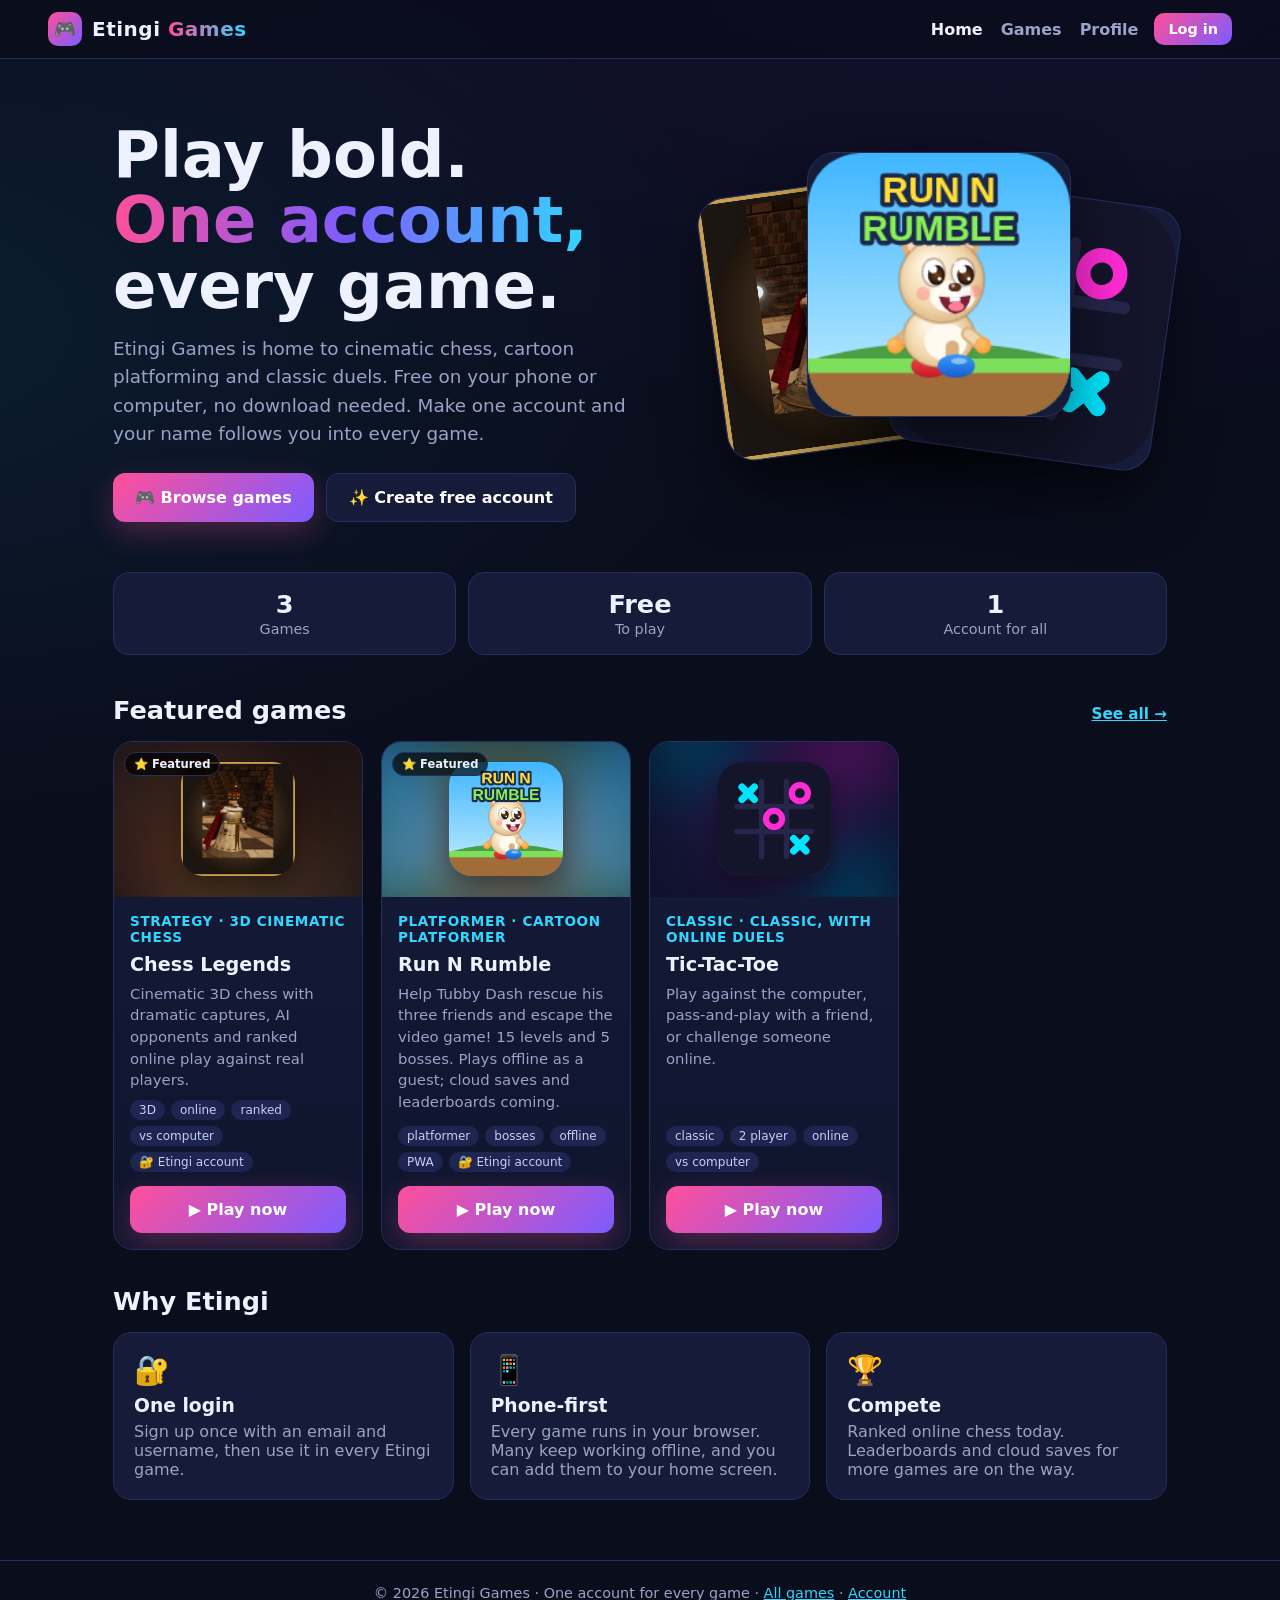
==== index.html @ b6a84219 "Etingi Games hub" ====
<!doctype html><html lang="en"><head><meta charset="utf-8"><meta name="viewport" content="width=device-width,initial-scale=1,viewport-fit=cover"><meta name="theme-color" content="#0a0d1c"><link rel="icon" href="icons/chess-legends.png"><link rel="stylesheet" href="style.css"><script src="shared/etingi-config.js"></script><script src="shared/etingi-auth.js"></script><title>Etingi Games – Play free games with one account</title><meta name="description" content="Etingi Games: free browser games — Chess Legends, Run N Rumble, Tic-Tac-Toe — with one account for all of them."></head><body><script src="site.js"></script>
<main>
<section class="hero"><div><h1>Play bold.<br><span class="g">One account,</span><br>every game.</h1><p>Etingi Games is home to cinematic chess, cartoon platforming and classic duels. Free on your phone or computer, no download needed. Make one account and your name follows you into every game.</p>
<div class="btns"><a class="btn p" href="games.html">🎮 Browse games</a><a class="btn" href="account.html?mode=signup" id="cta">✨ Create free account</a></div></div>
<div class="stack" id="stack"></div></section>
<div class="stats"><div><b id="nGames">–</b><span>Games</span></div><div><b>Free</b><span>To play</span></div><div><b>1</b><span>Account for all</span></div></div>
<h2 class="sec">Featured games <a href="games.html">See all →</a></h2><div class="grid" id="feat"></div>
<h2 class="sec">Why Etingi</h2>
<div class="feat"><div><i>🔐</i><h3>One login</h3><p>Sign up once with an email and username, then use it in every Etingi game.</p></div><div><i>📱</i><h3>Phone-first</h3><p>Every game runs in your browser. Many keep working offline, and you can add them to your home screen.</p></div><div><i>🏆</i><h3>Compete</h3><p>Ranked online chess today. Leaderboards and cloud saves for more games are on the way.</p></div></div>
</main>
<script>
EtingiAuth.onChange(function(u){var c=document.getElementById('cta');if(u){c.textContent='👤 My profile';c.href='profile.html'}});
loadGames().then(function(g){document.getElementById('nGames').textContent=g.length;
 document.getElementById('feat').innerHTML=g.filter(function(x){return x.featured}).concat(g.filter(function(x){return !x.featured})).slice(0,3).map(gameCard).join('');
 document.getElementById('stack').innerHTML=g.slice(0,3).map(function(x){return '<div class="t"><img src="'+x.icon+'" alt="'+x.name+'"></div>'}).join('')});
</script></body></html>
---- style.css ----
:root{--bg:#0a0d1c;--bg2:#121733;--card:#151b38;--fg:#eef1ff;--muted:#9aa3c7;--pink:#ff4f9a;--violet:#7c5cff;--cyan:#33d6ff;--border:#262f5c;font-family:system-ui,-apple-system,"Segoe UI",Roboto,sans-serif}
*{box-sizing:border-box}body{margin:0;background:radial-gradient(1200px 600px at 80% -10%,#2a1a5e55,transparent),radial-gradient(900px 500px at -10% 20%,#0f4a6b44,transparent),var(--bg);color:var(--fg);min-height:100vh}
a{color:var(--cyan)}img{max-width:100%}
.nav{position:sticky;top:0;z-index:50;display:flex;align-items:center;gap:16px;padding:12px clamp(16px,4vw,48px);background:rgba(10,13,28,.82);backdrop-filter:blur(10px);border-bottom:1px solid var(--border)}
.logo{display:flex;align-items:center;gap:10px;font-weight:900;font-size:1.25rem;color:var(--fg);text-decoration:none;letter-spacing:.5px}
.logo b{width:34px;height:34px;border-radius:10px;display:grid;place-items:center;background:linear-gradient(135deg,var(--pink),var(--violet));font-size:1.1rem}
.logo span em{font-style:normal;background:linear-gradient(90deg,var(--pink),var(--cyan));-webkit-background-clip:text;background-clip:text;color:transparent}
.links{display:flex;gap:18px;margin-left:auto}.links a{color:var(--muted);text-decoration:none;font-weight:600}.links a:hover,.links a.on{color:var(--fg)}
@media(max-width:600px){.links{display:none}.nav #account{margin-left:auto}}
.tabbar{display:none}@media(max-width:600px){.tabbar{display:flex;position:fixed;bottom:0;left:0;right:0;background:rgba(10,13,28,.95);border-top:1px solid var(--border);z-index:60;padding-bottom:env(safe-area-inset-bottom)}.tabbar a{flex:1;text-align:center;padding:10px 0;color:var(--muted);text-decoration:none;font-size:.75rem}.tabbar a span{display:block;font-size:1.3rem}.tabbar a.on{color:var(--fg)}body{padding-bottom:70px}}
main{max-width:1150px;margin:0 auto;padding:0 clamp(16px,4vw,48px) 60px}
.hero{display:grid;grid-template-columns:1.1fr .9fr;gap:40px;align-items:center;padding:64px 0 40px}
@media(max-width:820px){.hero{grid-template-columns:1fr;padding-top:32px;gap:24px}}
.hero h1{font-size:clamp(2.3rem,6vw,4rem);line-height:1.02;margin:0 0 16px;font-weight:900}
.hero h1 .g{background:linear-gradient(90deg,var(--pink),var(--violet),var(--cyan));-webkit-background-clip:text;background-clip:text;color:transparent}
.hero p{color:var(--muted);font-size:1.15rem;line-height:1.55;margin:0 0 24px}
.btn{display:inline-flex;align-items:center;gap:8px;padding:14px 22px;border-radius:12px;font-weight:800;text-decoration:none;color:#fff;border:1px solid var(--border);background:var(--card);cursor:pointer;font-size:1rem}
.btn.p{background:linear-gradient(135deg,var(--pink),var(--violet));border:0;box-shadow:0 10px 30px #ff4f9a44}.btns{display:flex;gap:12px;flex-wrap:wrap}
.stack{position:relative;height:340px}@media(max-width:820px){.stack{height:260px}}
.stack .t{position:absolute;width:58%;aspect-ratio:1;border-radius:28px;overflow:hidden;border:1px solid var(--border);box-shadow:0 30px 60px rgba(0,0,0,.5);background:var(--card)}
.stack .t img{width:100%;height:100%;object-fit:cover}
.stack .t:nth-child(1){left:0;top:30px;transform:rotate(-8deg)}.stack .t:nth-child(2){left:21%;top:0;z-index:2}.stack .t:nth-child(3){right:0;top:40px;transform:rotate(8deg)}
.stats{display:grid;grid-template-columns:repeat(3,1fr);gap:12px;margin:10px 0 40px}.stats div{background:var(--card);border:1px solid var(--border);border-radius:16px;padding:16px;text-align:center}.stats b{display:block;font-size:1.6rem}.stats span{color:var(--muted);font-size:.9rem}
h2.sec{font-size:1.6rem;margin:36px 0 16px;display:flex;justify-content:space-between;align-items:baseline}h2.sec a{font-size:.95rem}
.grid{display:grid;grid-template-columns:repeat(auto-fill,minmax(250px,1fr));gap:18px}
.card{background:linear-gradient(180deg,var(--card),#10152d);border:1px solid var(--border);border-radius:20px;overflow:hidden;display:flex;flex-direction:column;transition:transform .15s,border-color .15s}
.card:hover{transform:translateY(-4px);border-color:var(--violet)}
.card .art{aspect-ratio:16/10;background:#0c1022;display:grid;place-items:center;position:relative;overflow:hidden}
.card .art img{width:46%;border-radius:22px;box-shadow:0 10px 30px rgba(0,0,0,.5);position:relative}
.card .art::before{content:"";position:absolute;inset:0;background-image:var(--img);background-size:cover;background-position:center;filter:blur(28px) saturate(1.6);opacity:.55;transform:scale(1.4)}
.card .body{padding:16px;display:flex;flex-direction:column;gap:8px;flex:1}.card h3{margin:0;font-size:1.2rem}.card .tl{color:var(--cyan);font-size:.85rem;font-weight:700;text-transform:uppercase;letter-spacing:.6px}
.card p{margin:0;color:var(--muted);font-size:.93rem;line-height:1.45;flex:1}.tags{display:flex;flex-wrap:wrap;gap:6px}.tags span{font-size:.75rem;padding:3px 9px;border-radius:999px;background:#1d2550;color:#c8cff5}
.card .btn{justify-content:center;margin-top:6px}.badge{position:absolute;top:10px;left:10px;z-index:2;font-size:.72rem;font-weight:800;padding:4px 9px;border-radius:999px;background:#000a;border:1px solid var(--border)}
.filters{display:flex;gap:8px;flex-wrap:wrap;margin-bottom:18px}.filters input{flex:1;min-width:200px;background:var(--card);border:1px solid var(--border);color:var(--fg);border-radius:12px;padding:12px 14px;font-size:16px}
.chip{background:var(--card);border:1px solid var(--border);color:var(--muted);border-radius:999px;padding:9px 14px;cursor:pointer;font-weight:600}.chip.on{background:var(--violet);color:#fff;border-color:transparent}
.feat{display:grid;grid-template-columns:repeat(auto-fit,minmax(220px,1fr));gap:16px}.feat div{background:var(--card);border:1px solid var(--border);border-radius:18px;padding:20px}.feat i{font-style:normal;font-size:1.8rem}.feat h3{margin:8px 0 6px}.feat p{margin:0;color:var(--muted)}
.panel{max-width:440px;margin:40px auto;background:var(--card);border:1px solid var(--border);border-radius:20px;padding:24px}
.prof{max-width:640px;margin:40px auto}.prof .head{display:flex;gap:16px;align-items:center;background:var(--card);border:1px solid var(--border);border-radius:20px;padding:20px}
.prof .av{width:72px;height:72px;border-radius:50%;background:linear-gradient(135deg,var(--pink),var(--violet));display:grid;place-items:center;font-size:2rem;font-weight:900}
.prof h1{margin:0}.muted{color:var(--muted)}.kv{display:grid;grid-template-columns:repeat(auto-fit,minmax(130px,1fr));gap:12px;margin:16px 0}.kv div{background:var(--card);border:1px solid var(--border);border-radius:14px;padding:14px}.kv b{display:block;font-size:1.3rem}
.box{background:var(--card);border:1px solid var(--border);border-radius:16px;padding:18px;margin:14px 0}
footer{border-top:1px solid var(--border);padding:24px clamp(16px,4vw,48px);color:var(--muted);text-align:center;font-size:.9rem}
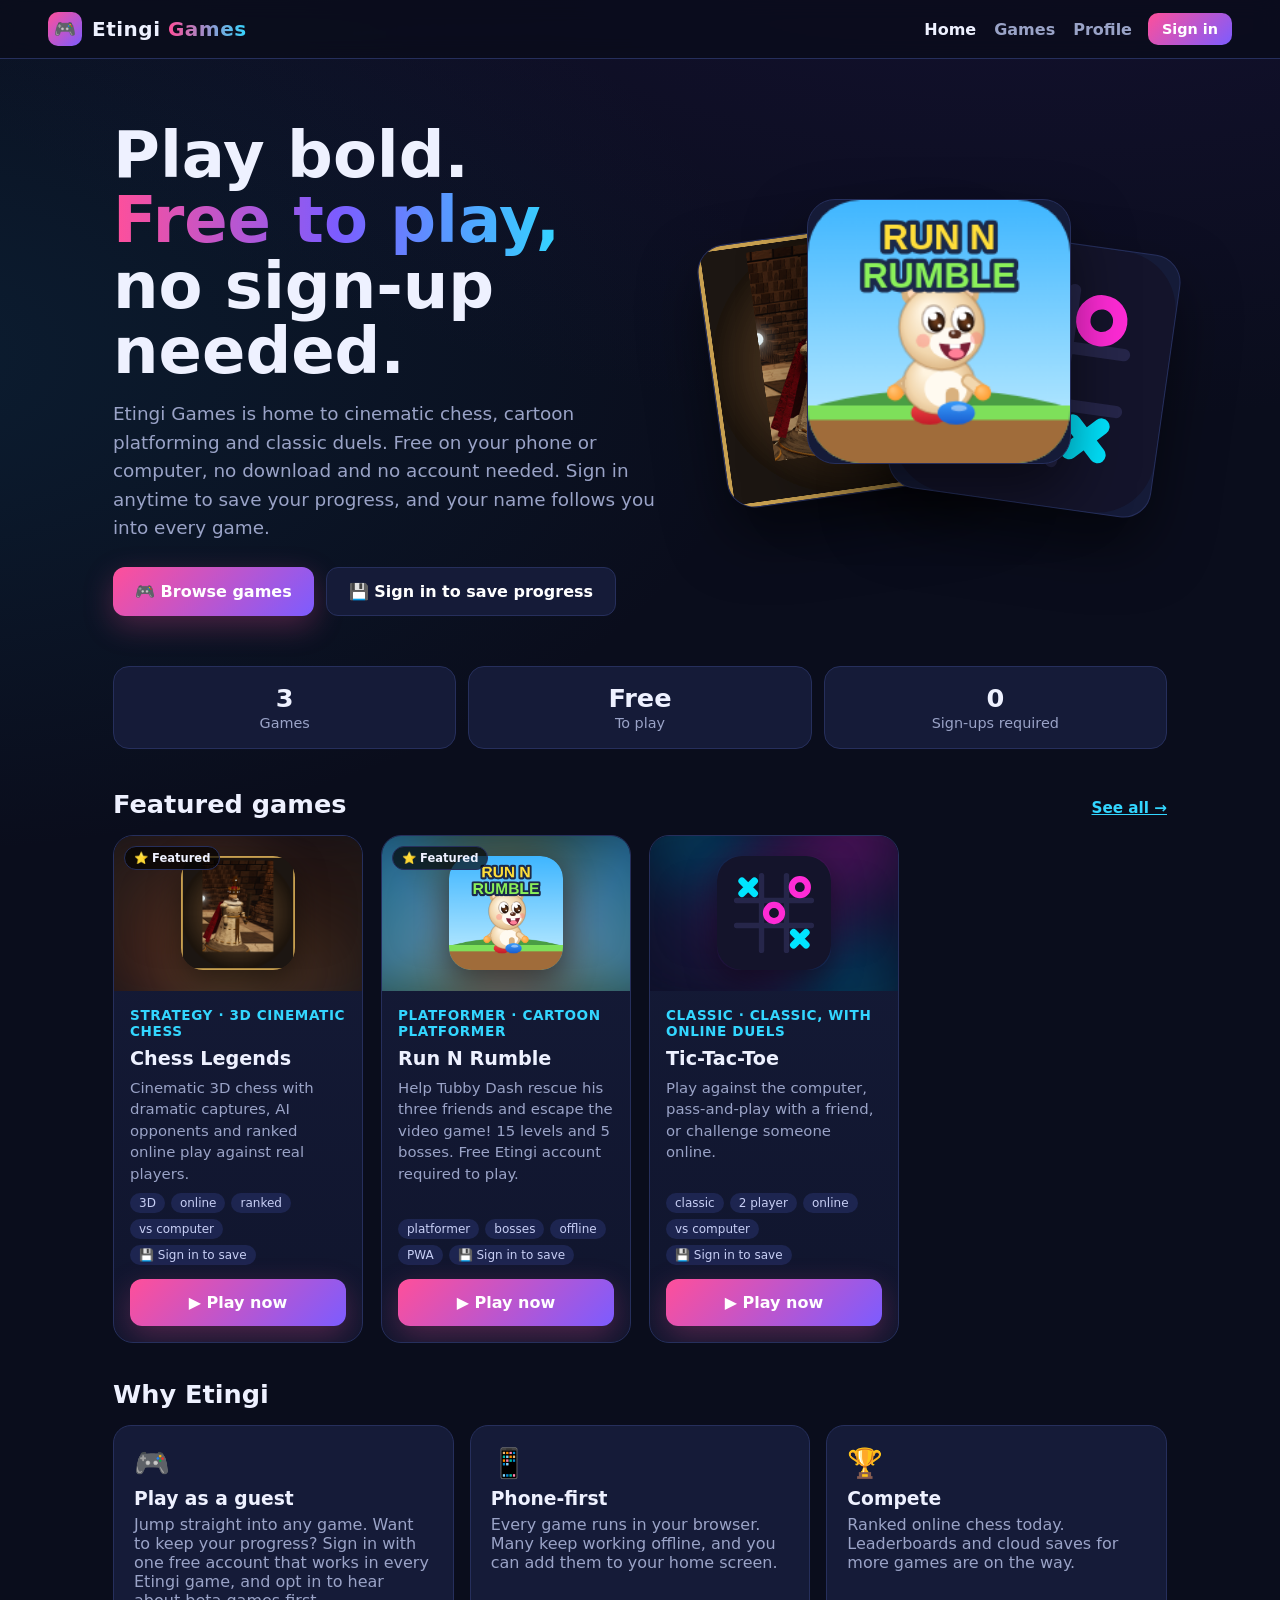
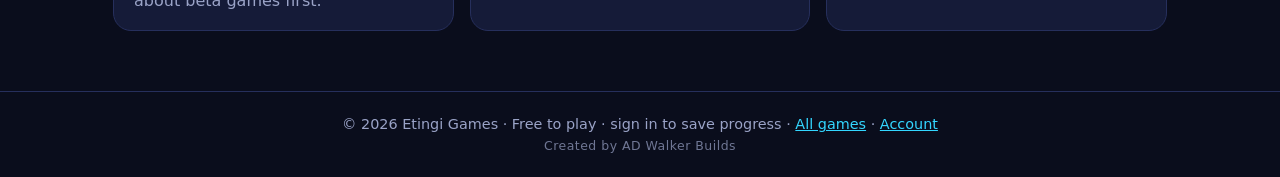
==== commit bdbaa83d: "Guest play: sign-in optional (widget v1.3), remove sign-in gate from games, soft save prompts, catal" ====
--- a/index.html
+++ b/index.html
@@ -1,12 +1,12 @@
-<!doctype html><html lang="en"><head><meta charset="utf-8"><meta name="viewport" content="width=device-width,initial-scale=1,viewport-fit=cover"><meta name="theme-color" content="#0a0d1c"><link rel="icon" href="icons/chess-legends.png"><link rel="stylesheet" href="style.css"><script src="shared/etingi-config.js"></script><script src="shared/etingi-auth.js"></script><title>Etingi Games – Play free games with one account</title><meta name="description" content="Etingi Games: free browser games — Chess Legends, Run N Rumble, Tic-Tac-Toe — with one account for all of them."></head><body><script src="site.js"></script>
+<!doctype html><html lang="en"><head><meta charset="utf-8"><meta name="viewport" content="width=device-width,initial-scale=1,viewport-fit=cover"><meta name="theme-color" content="#0a0d1c"><link rel="icon" href="icons/chess-legends.png"><link rel="stylesheet" href="style.css"><script src="shared/etingi-config.js"></script><script src="shared/etingi-auth.js"></script><title>Etingi Games – Free games, sign in to save progress</title><meta name="description" content="Etingi Games: free browser games — Chess Legends, Run N Rumble, Tic-Tac-Toe — free to play as a guest; sign in to save your progress."></head><body><script src="site.js"></script>
 <main>
-<section class="hero"><div><h1>Play bold.<br><span class="g">One account,</span><br>every game.</h1><p>Etingi Games is home to cinematic chess, cartoon platforming and classic duels. Free on your phone or computer, no download needed. Make one account and your name follows you into every game.</p>
-<div class="btns"><a class="btn p" href="games.html">🎮 Browse games</a><a class="btn" href="account.html?mode=signup" id="cta">✨ Create free account</a></div></div>
+<section class="hero"><div><h1>Play bold.<br><span class="g">Free to play,</span><br>no sign-up needed.</h1><p>Etingi Games is home to cinematic chess, cartoon platforming and classic duels. Free on your phone or computer, no download and no account needed. Sign in anytime to save your progress, and your name follows you into every game.</p>
+<div class="btns"><a class="btn p" href="games.html">🎮 Browse games</a><a class="btn" href="account.html?mode=signup" id="cta">💾 Sign in to save progress</a></div></div>
 <div class="stack" id="stack"></div></section>
-<div class="stats"><div><b id="nGames">–</b><span>Games</span></div><div><b>Free</b><span>To play</span></div><div><b>1</b><span>Account for all</span></div></div>
+<div class="stats"><div><b id="nGames">–</b><span>Games</span></div><div><b>Free</b><span>To play</span></div><div><b>0</b><span>Sign-ups required</span></div></div>
 <h2 class="sec">Featured games <a href="games.html">See all →</a></h2><div class="grid" id="feat"></div>
 <h2 class="sec">Why Etingi</h2>
-<div class="feat"><div><i>🔐</i><h3>One login</h3><p>Sign up once with an email and username, then use it in every Etingi game.</p></div><div><i>📱</i><h3>Phone-first</h3><p>Every game runs in your browser. Many keep working offline, and you can add them to your home screen.</p></div><div><i>🏆</i><h3>Compete</h3><p>Ranked online chess today. Leaderboards and cloud saves for more games are on the way.</p></div></div>
+<div class="feat"><div><i>🎮</i><h3>Play as a guest</h3><p>Jump straight into any game. Want to keep your progress? Sign in with one free account that works in every Etingi game, and opt in to hear about beta games first.</p></div><div><i>📱</i><h3>Phone-first</h3><p>Every game runs in your browser. Many keep working offline, and you can add them to your home screen.</p></div><div><i>🏆</i><h3>Compete</h3><p>Ranked online chess today. Leaderboards and cloud saves for more games are on the way.</p></div></div>
 </main>
 <script>
 EtingiAuth.onChange(function(u){var c=document.getElementById('cta');if(u){c.textContent='👤 My profile';c.href='profile.html'}});
--- a/style.css
+++ b/style.css
@@ -40,3 +40,4 @@
 .prof h1{margin:0}.muted{color:var(--muted)}.kv{display:grid;grid-template-columns:repeat(auto-fit,minmax(130px,1fr));gap:12px;margin:16px 0}.kv div{background:var(--card);border:1px solid var(--border);border-radius:14px;padding:14px}.kv b{display:block;font-size:1.3rem}
 .box{background:var(--card);border:1px solid var(--border);border-radius:16px;padding:18px;margin:14px 0}
 footer{border-top:1px solid var(--border);padding:24px clamp(16px,4vw,48px);color:var(--muted);text-align:center;font-size:.9rem}
+footer .credit{display:block;margin-top:6px;font-size:.78rem;letter-spacing:.04em;opacity:.7}
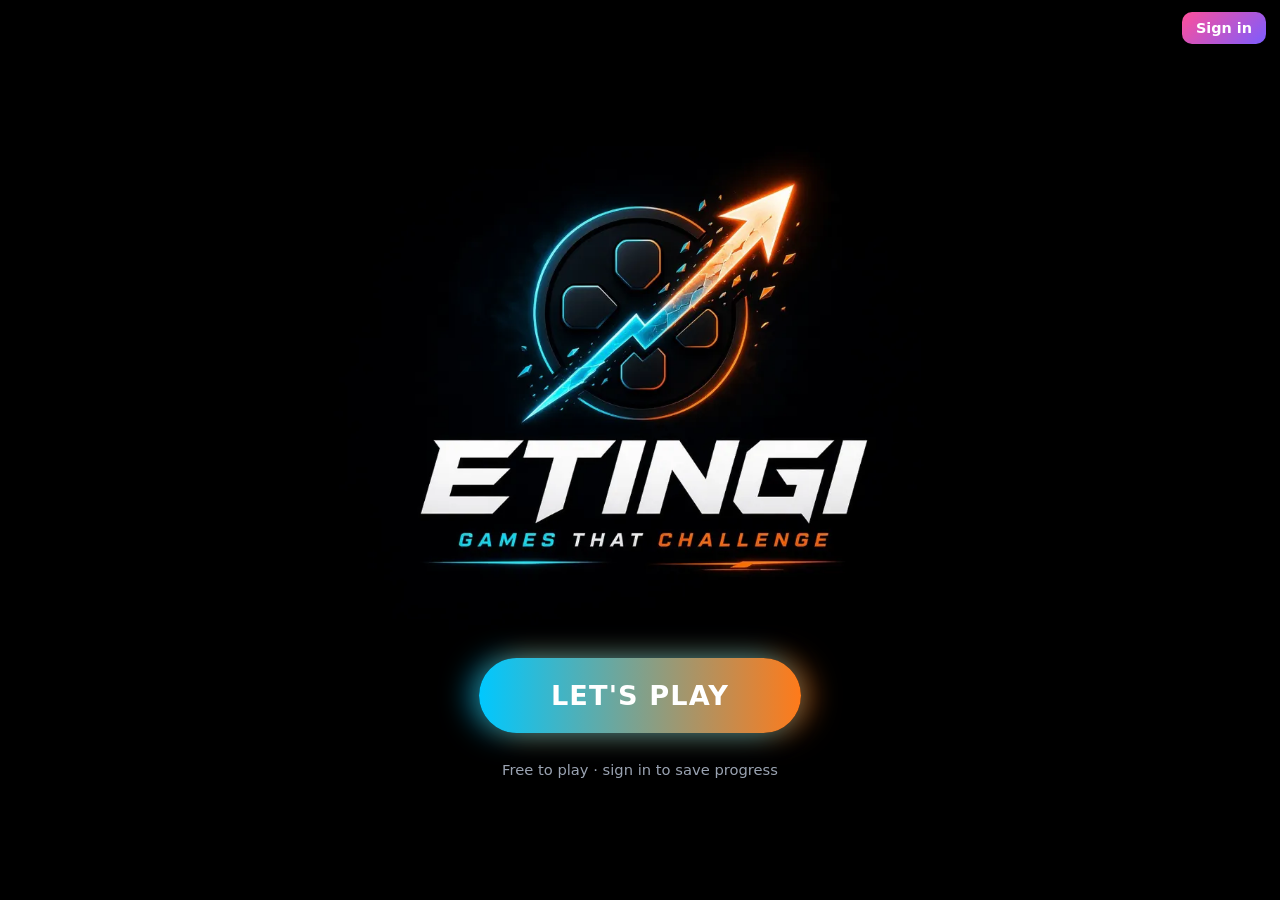
==== commit ccdfa26f: "New home page" ====
--- a/index.html
+++ b/index.html
@@ -1,16 +1,32 @@
-<!doctype html><html lang="en"><head><meta charset="utf-8"><meta name="viewport" content="width=device-width,initial-scale=1,viewport-fit=cover"><meta name="theme-color" content="#0a0d1c"><link rel="icon" href="icons/chess-legends.png"><link rel="stylesheet" href="style.css"><script src="shared/etingi-config.js"></script><script src="shared/etingi-auth.js"></script><title>Etingi Games – Free games, sign in to save progress</title><meta name="description" content="Etingi Games: free browser games — Chess Legends, Run N Rumble, Tic-Tac-Toe — free to play as a guest; sign in to save your progress."></head><body><script src="site.js"></script>
+<!doctype html><html lang="en"><head><meta charset="utf-8">
+<meta name="viewport" content="width=device-width,initial-scale=1,viewport-fit=cover">
+<meta name="theme-color" content="#000000">
+<title>Etingi Games – Games That Challenge</title>
+<meta name="description" content="Etingi Games: free browser games that challenge. Play as a guest, sign in to save your progress.">
+<meta property="og:title" content="Etingi Games – Games That Challenge">
+<meta property="og:description" content="Free browser games. Play as a guest, sign in to save your progress.">
+<meta property="og:image" content="https://www.etingi.com/assets/etingi-logo.jpg">
+<meta property="og:url" content="https://www.etingi.com/">
+<meta name="twitter:card" content="summary_large_image">
+<link rel="icon" href="icons/chess-legends.png">
+<script src="shared/etingi-config.js"></script><script src="shared/etingi-auth.js"></script>
+<style>
+html,body{margin:0;height:100%;background:#000;color:#fff;font-family:system-ui,-apple-system,"Segoe UI",Roboto,sans-serif}
+main{min-height:100svh;display:flex;flex-direction:column;align-items:center;justify-content:center;gap:28px;padding:calc(env(safe-area-inset-top) + 56px) 20px calc(env(safe-area-inset-bottom) + 32px);box-sizing:border-box;text-align:center}
+picture{display:block;width:min(100%,720px)}.logo{width:100%;height:auto;display:block}
+.play{display:inline-block;padding:18px 54px;border-radius:999px;font-size:1.45rem;font-weight:800;letter-spacing:.04em;text-transform:uppercase;color:#fff;text-decoration:none;
+background:linear-gradient(90deg,#00c8ff,#ff7a1a);box-shadow:-10px 0 28px rgba(0,200,255,.55),10px 0 28px rgba(255,122,26,.55);transition:transform .15s,box-shadow .15s;-webkit-tap-highlight-color:transparent}
+.play:hover,.play:focus-visible{transform:scale(1.05);box-shadow:-14px 0 40px rgba(0,200,255,.8),14px 0 40px rgba(255,122,26,.8);outline:none}
+.play:active{transform:scale(.97)}
+.note{margin:0;color:#9aa3b2;font-size:.92rem}
+#acct{position:fixed;top:calc(env(safe-area-inset-top) + 12px);right:14px;z-index:10}
+@media (min-width:900px){.play{font-size:1.7rem;padding:22px 72px}}
+</style></head><body>
+<div id="acct"></div>
 <main>
-<section class="hero"><div><h1>Play bold.<br><span class="g">Free to play,</span><br>no sign-up needed.</h1><p>Etingi Games is home to cinematic chess, cartoon platforming and classic duels. Free on your phone or computer, no download and no account needed. Sign in anytime to save your progress, and your name follows you into every game.</p>
-<div class="btns"><a class="btn p" href="games.html">🎮 Browse games</a><a class="btn" href="account.html?mode=signup" id="cta">💾 Sign in to save progress</a></div></div>
-<div class="stack" id="stack"></div></section>
-<div class="stats"><div><b id="nGames">–</b><span>Games</span></div><div><b>Free</b><span>To play</span></div><div><b>0</b><span>Sign-ups required</span></div></div>
-<h2 class="sec">Featured games <a href="games.html">See all →</a></h2><div class="grid" id="feat"></div>
-<h2 class="sec">Why Etingi</h2>
-<div class="feat"><div><i>🎮</i><h3>Play as a guest</h3><p>Jump straight into any game. Want to keep your progress? Sign in with one free account that works in every Etingi game, and opt in to hear about beta games first.</p></div><div><i>📱</i><h3>Phone-first</h3><p>Every game runs in your browser. Many keep working offline, and you can add them to your home screen.</p></div><div><i>🏆</i><h3>Compete</h3><p>Ranked online chess today. Leaderboards and cloud saves for more games are on the way.</p></div></div>
+<picture><source srcset="assets/etingi-logo.webp" type="image/webp"><img class="logo" src="assets/etingi-logo.jpg" width="1024" height="687" alt="Etingi – Games That Challenge"></picture>
+<a class="play" href="games.html">Let's Play</a>
+<p class="note">Free to play · sign in to save progress</p>
 </main>
-<script>
-EtingiAuth.onChange(function(u){var c=document.getElementById('cta');if(u){c.textContent='👤 My profile';c.href='profile.html'}});
-loadGames().then(function(g){document.getElementById('nGames').textContent=g.length;
- document.getElementById('feat').innerHTML=g.filter(function(x){return x.featured}).concat(g.filter(function(x){return !x.featured})).slice(0,3).map(gameCard).join('');
- document.getElementById('stack').innerHTML=g.slice(0,3).map(function(x){return '<div class="t"><img src="'+x.icon+'" alt="'+x.name+'"></div>'}).join('')});
-</script></body></html>
+<script>try{if(window.EtingiAuth&&EtingiAuth.mountMenu)EtingiAuth.mountMenu('#acct');else if(window.EtingiAuth&&EtingiAuth.mount)EtingiAuth.mount(document.getElementById('acct'));}catch(e){}</script>
+</body></html>
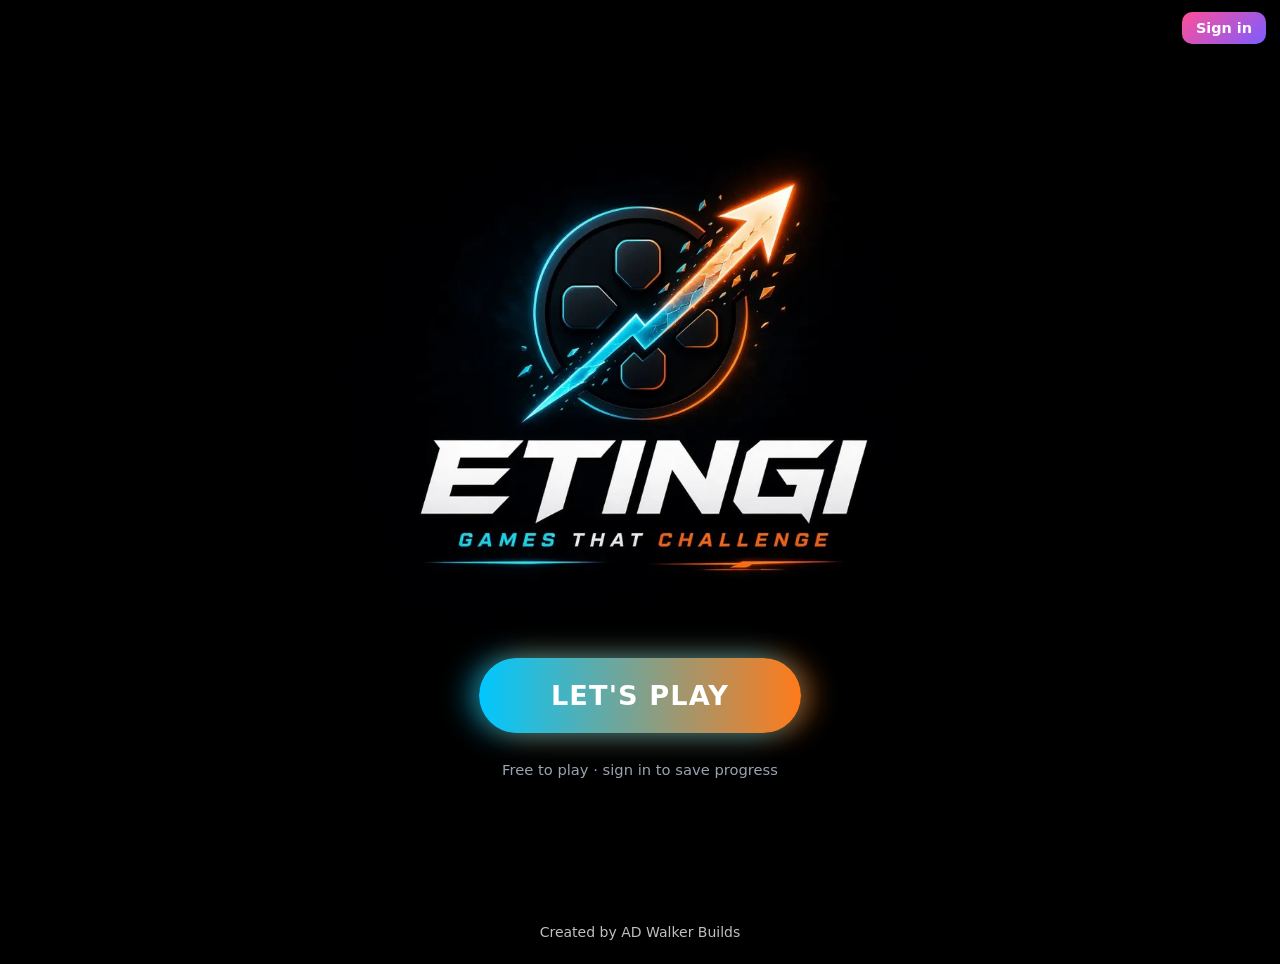
==== commit 606357a8: "Home page: add Created by AD Walker Builds footer" ====
--- a/index.html
+++ b/index.html
@@ -29,4 +29,5 @@
 <p class="note">Free to play · sign in to save progress</p>
 </main>
 <script>try{if(window.EtingiAuth&&EtingiAuth.mountMenu)EtingiAuth.mountMenu('#acct');else if(window.EtingiAuth&&EtingiAuth.mount)EtingiAuth.mount(document.getElementById('acct'));}catch(e){}</script>
+<footer style="text-align:center;padding:24px 12px;opacity:.75;font:14px system-ui,sans-serif">Created by AD Walker Builds</footer>
 </body></html>
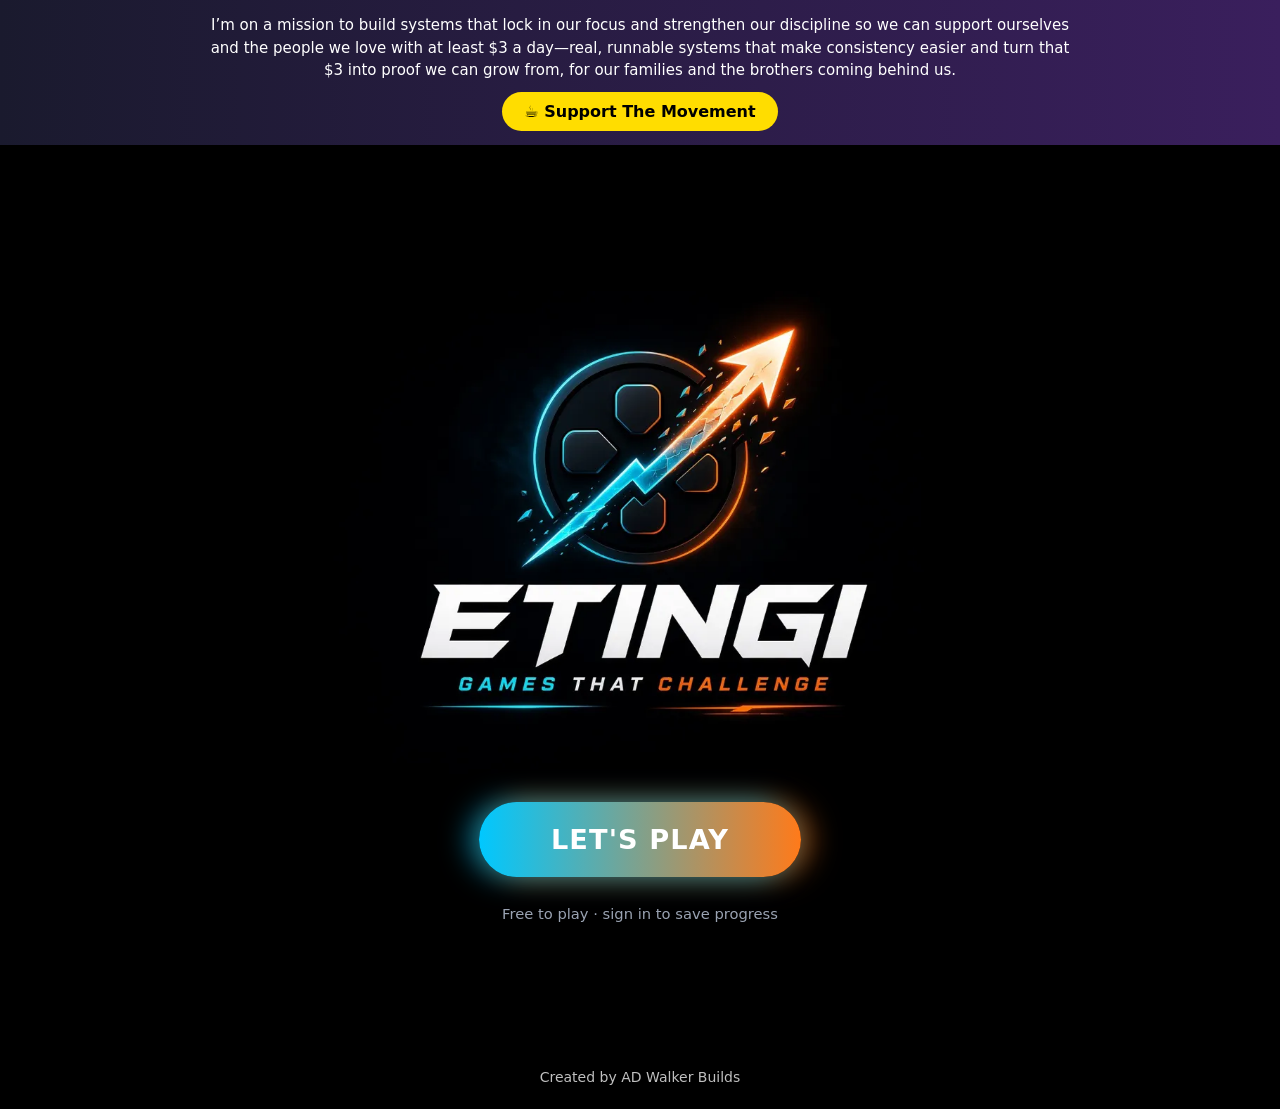
==== commit 17606dfc: "Home: Support The Movement banner" ====
--- a/index.html
+++ b/index.html
@@ -21,7 +21,7 @@
 .note{margin:0;color:#9aa3b2;font-size:.92rem}
 #acct{position:fixed;top:calc(env(safe-area-inset-top) + 12px);right:14px;z-index:10}
 @media (min-width:900px){.play{font-size:1.7rem;padding:22px 72px}}
-</style></head><body>
+</style></head><body><div style="background:linear-gradient(90deg,#1a1a2e,#3a1f5d);color:#fff;padding:14px 18px;text-align:center;font-family:system-ui,sans-serif;position:relative;z-index:50"><p style="max-width:860px;margin:0 auto 10px;font-size:15px;line-height:1.5">I&rsquo;m on a mission to build systems that lock in our focus and strengthen our discipline so we can support ourselves and the people we love with at least $3 a day&mdash;real, runnable systems that make consistency easier and turn that $3 into proof we can grow from, for our families and the brothers coming behind us.</p><a href="https://buymeacoffee.com/anthonydal4" target="_blank" rel="noopener" style="display:inline-block;background:#ffdd00;color:#000;font-weight:700;padding:10px 22px;border-radius:999px;text-decoration:none">&#9749; Support The Movement</a></div>
 <div id="acct"></div>
 <main>
 <picture><source srcset="assets/etingi-logo.webp" type="image/webp"><img class="logo" src="assets/etingi-logo.jpg" width="1024" height="687" alt="Etingi – Games That Challenge"></picture>
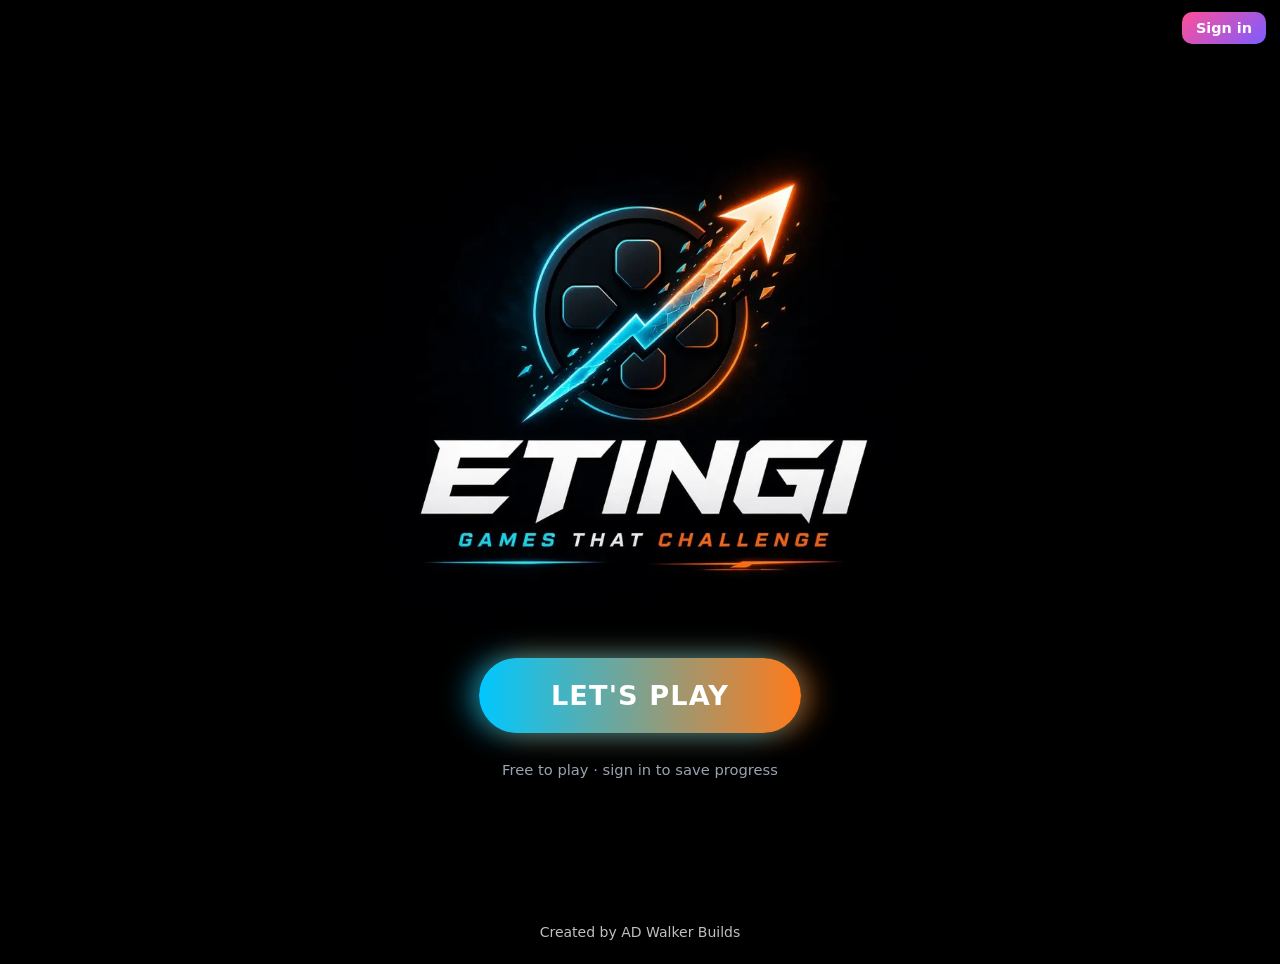
==== commit 858a6eb5: "Home: remove Support The Movement banner" ====
--- a/index.html
+++ b/index.html
@@ -21,7 +21,7 @@
 .note{margin:0;color:#9aa3b2;font-size:.92rem}
 #acct{position:fixed;top:calc(env(safe-area-inset-top) + 12px);right:14px;z-index:10}
 @media (min-width:900px){.play{font-size:1.7rem;padding:22px 72px}}
-</style></head><body><div style="background:linear-gradient(90deg,#1a1a2e,#3a1f5d);color:#fff;padding:14px 18px;text-align:center;font-family:system-ui,sans-serif;position:relative;z-index:50"><p style="max-width:860px;margin:0 auto 10px;font-size:15px;line-height:1.5">I&rsquo;m on a mission to build systems that lock in our focus and strengthen our discipline so we can support ourselves and the people we love with at least $3 a day&mdash;real, runnable systems that make consistency easier and turn that $3 into proof we can grow from, for our families and the brothers coming behind us.</p><a href="https://buymeacoffee.com/anthonydal4" target="_blank" rel="noopener" style="display:inline-block;background:#ffdd00;color:#000;font-weight:700;padding:10px 22px;border-radius:999px;text-decoration:none">&#9749; Support The Movement</a></div>
+</style></head><body>
 <div id="acct"></div>
 <main>
 <picture><source srcset="assets/etingi-logo.webp" type="image/webp"><img class="logo" src="assets/etingi-logo.jpg" width="1024" height="687" alt="Etingi – Games That Challenge"></picture>
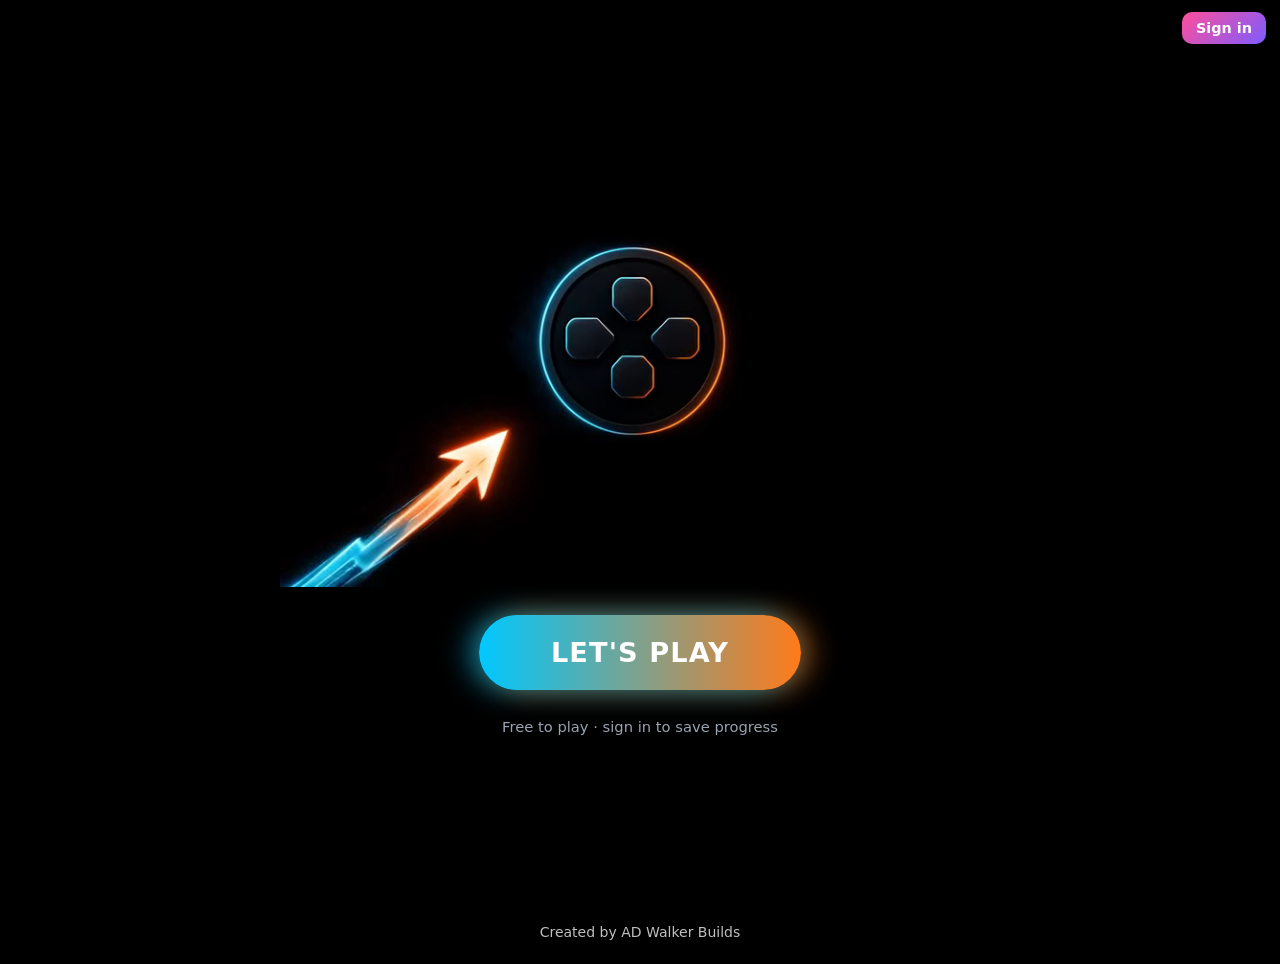
==== commit 09207904: "Home: intro animation" ====
--- a/index.html
+++ b/index.html
@@ -13,7 +13,11 @@
 <style>
 html,body{margin:0;height:100%;background:#000;color:#fff;font-family:system-ui,-apple-system,"Segoe UI",Roboto,sans-serif}
 main{min-height:100svh;display:flex;flex-direction:column;align-items:center;justify-content:center;gap:28px;padding:calc(env(safe-area-inset-top) + 56px) 20px calc(env(safe-area-inset-bottom) + 32px);box-sizing:border-box;text-align:center}
-picture{display:block;width:min(100%,720px)}.logo{width:100%;height:auto;display:block}
+.hero{position:relative;display:block;width:min(100%,720px);aspect-ratio:752/416;background:#000;overflow:hidden}
+.hero .intro,.hero .logo-static,.hero .logo-static img{width:100%;height:100%;display:block;object-fit:cover;background:#000;border:0;vertical-align:top}
+.hero .logo-static{display:none;position:absolute;inset:0}
+.hero.is-static .intro{display:none}
+.hero.is-static .logo-static{display:block}
 .play{display:inline-block;padding:18px 54px;border-radius:999px;font-size:1.45rem;font-weight:800;letter-spacing:.04em;text-transform:uppercase;color:#fff;text-decoration:none;
 background:linear-gradient(90deg,#00c8ff,#ff7a1a);box-shadow:-10px 0 28px rgba(0,200,255,.55),10px 0 28px rgba(255,122,26,.55);transition:transform .15s,box-shadow .15s;-webkit-tap-highlight-color:transparent}
 .play:hover,.play:focus-visible{transform:scale(1.05);box-shadow:-14px 0 40px rgba(0,200,255,.8),14px 0 40px rgba(255,122,26,.8);outline:none}
@@ -21,13 +25,44 @@
 .note{margin:0;color:#9aa3b2;font-size:.92rem}
 #acct{position:fixed;top:calc(env(safe-area-inset-top) + 12px);right:14px;z-index:10}
 @media (min-width:900px){.play{font-size:1.7rem;padding:22px 72px}}
+@media (prefers-reduced-motion: reduce){
+  .hero .intro{display:none}
+  .hero .logo-static{display:block}
+}
 </style></head><body>
 <div id="acct"></div>
 <main>
-<picture><source srcset="assets/etingi-logo.webp" type="image/webp"><img class="logo" src="assets/etingi-logo.jpg" width="1024" height="687" alt="Etingi – Games That Challenge"></picture>
+<div class="hero" id="hero">
+<video id="intro" class="intro" autoplay muted playsinline webkit-playsinline preload="auto" poster="assets/etingi-logo.jpg" width="752" height="416" disablepictureinpicture aria-label="Etingi – Games That Challenge">
+<source src="assets/etingi-intro.mp4" type="video/mp4">
+<source src="assets/etingi-intro.webm" type="video/webm">
+</video>
+<picture class="logo-static" id="logo-static">
+<source srcset="assets/etingi-logo.webp" type="image/webp">
+<img class="logo" src="assets/etingi-logo.jpg" width="1024" height="687" alt="Etingi – Games That Challenge">
+</picture>
+</div>
 <a class="play" href="games.html">Let's Play</a>
 <p class="note">Free to play · sign in to save progress</p>
 </main>
-<script>try{if(window.EtingiAuth&&EtingiAuth.mountMenu)EtingiAuth.mountMenu('#acct');else if(window.EtingiAuth&&EtingiAuth.mount)EtingiAuth.mount(document.getElementById('acct'));}catch(e){}</script>
+<script>
+try{if(window.EtingiAuth&&EtingiAuth.mountMenu)EtingiAuth.mountMenu('#acct');else if(window.EtingiAuth&&EtingiAuth.mount)EtingiAuth.mount(document.getElementById('acct'));}catch(e){}
+(function(){
+  var hero=document.getElementById('hero');
+  var v=document.getElementById('intro');
+  var reduce=window.matchMedia&&window.matchMedia('(prefers-reduced-motion: reduce)').matches;
+  function showStatic(){
+    if(hero)hero.classList.add('is-static');
+    if(v){try{v.pause();}catch(e){}v.removeAttribute('autoplay');v.setAttribute('aria-hidden','true');}
+  }
+  if(reduce||!v){showStatic();return;}
+  v.addEventListener('error',showStatic);
+  var started=false;
+  v.addEventListener('playing',function(){started=true;});
+  var p=v.play();
+  if(p&&p.then)p.catch(showStatic);
+  setTimeout(function(){if(!started&&v.paused)showStatic();},2500);
+})();
+</script>
 <footer style="text-align:center;padding:24px 12px;opacity:.75;font:14px system-ui,sans-serif">Created by AD Walker Builds</footer>
 </body></html>
